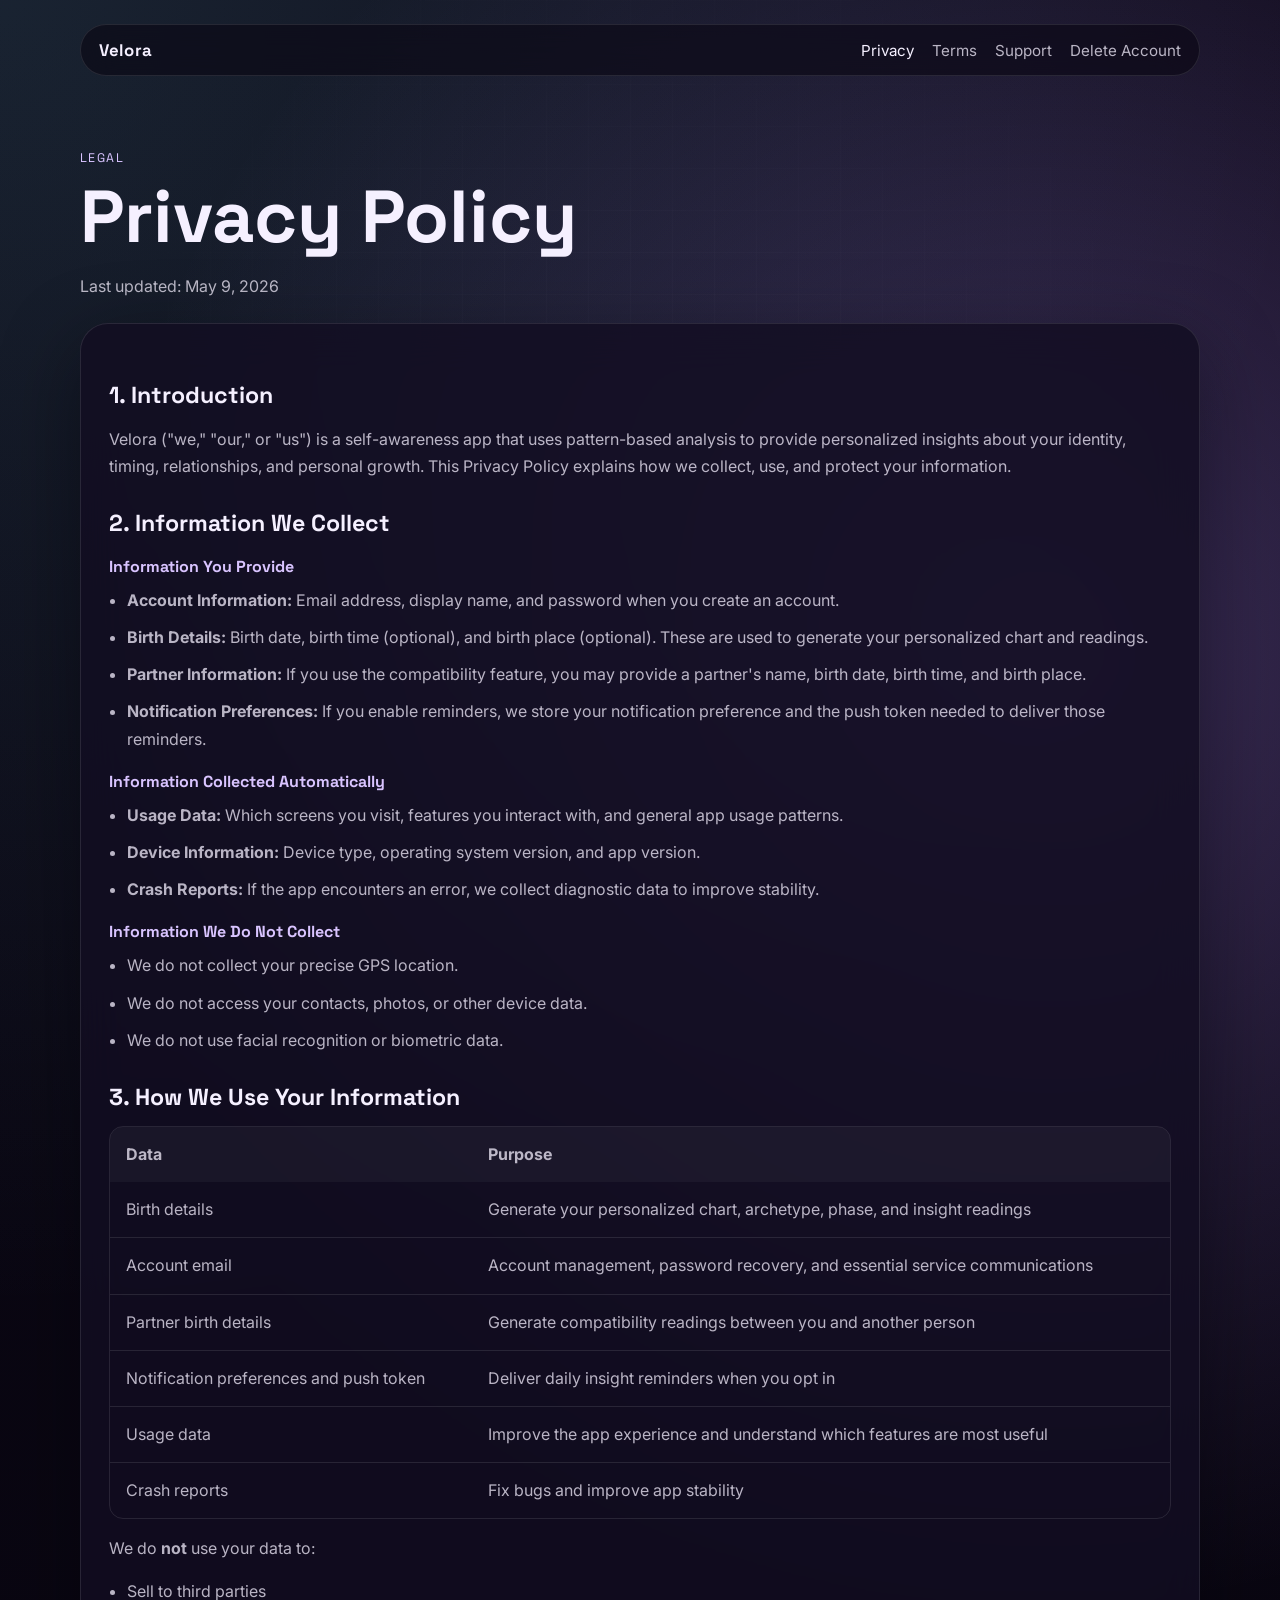
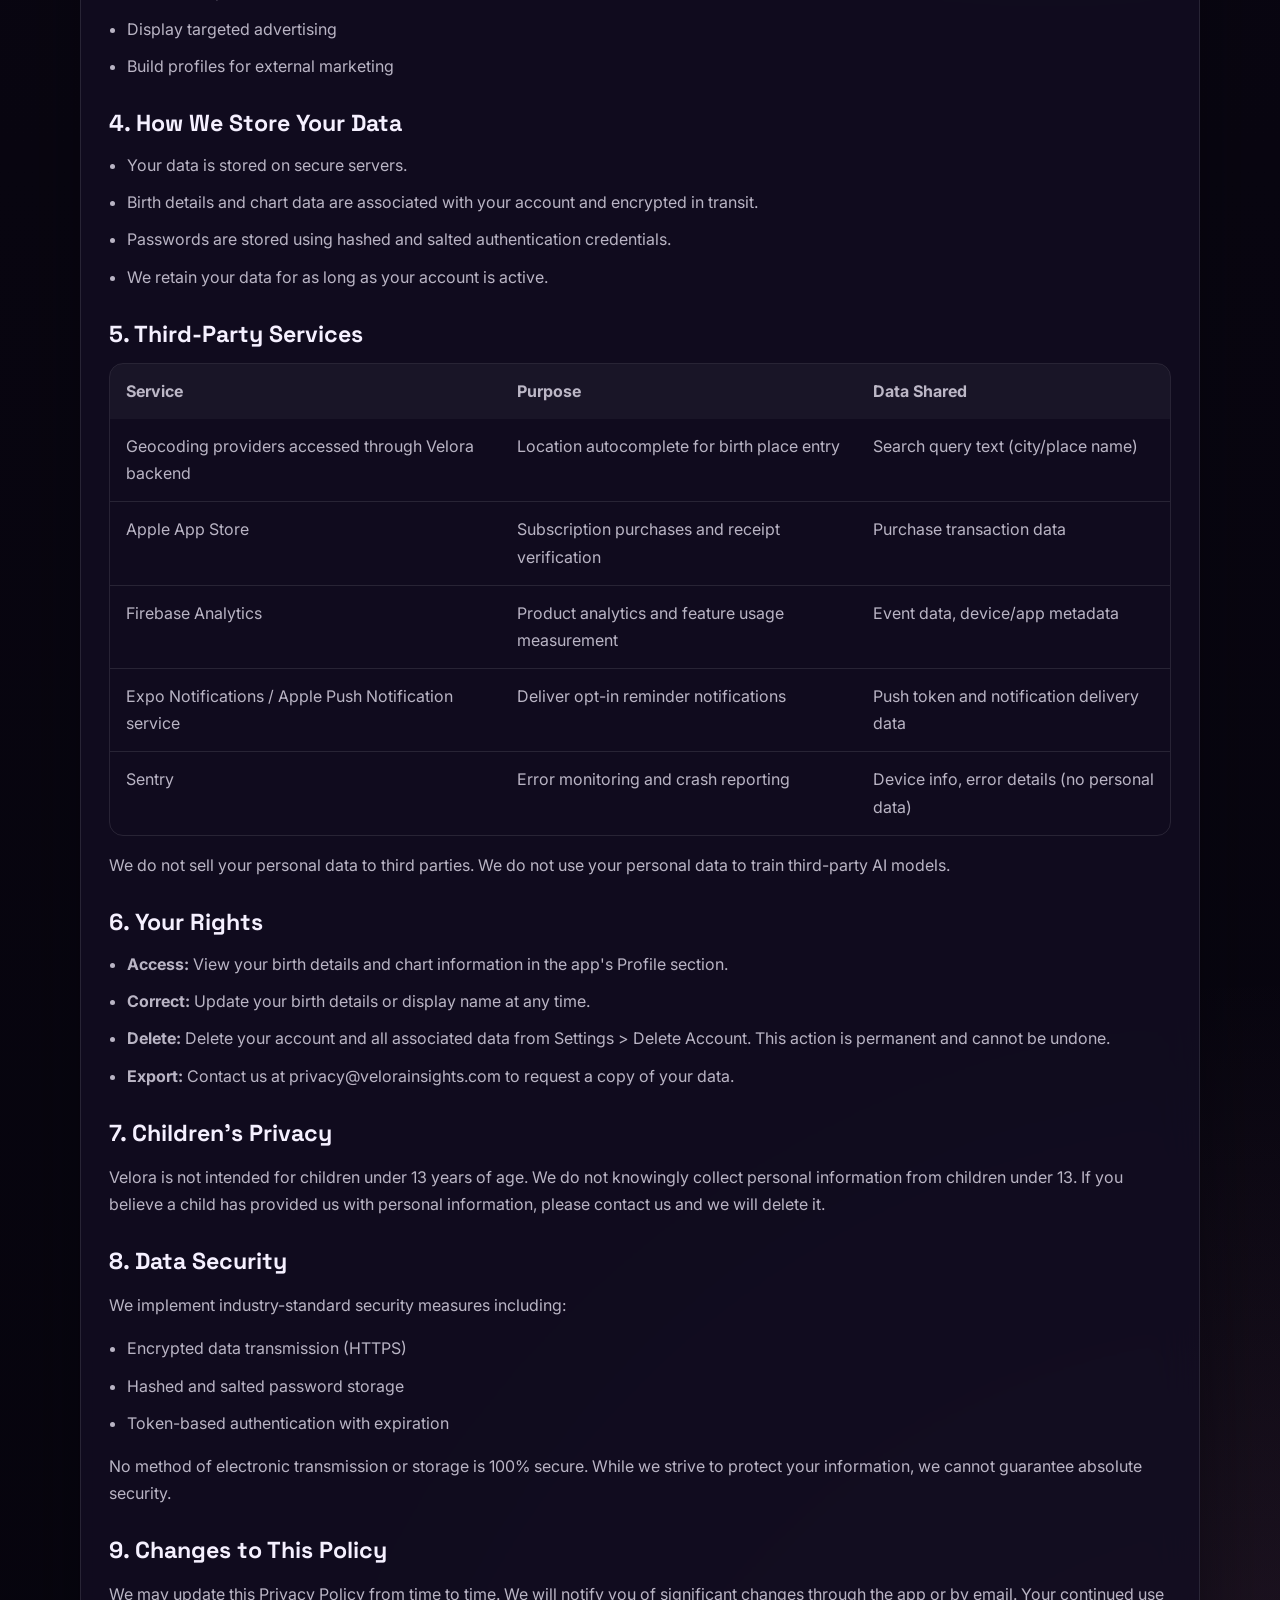
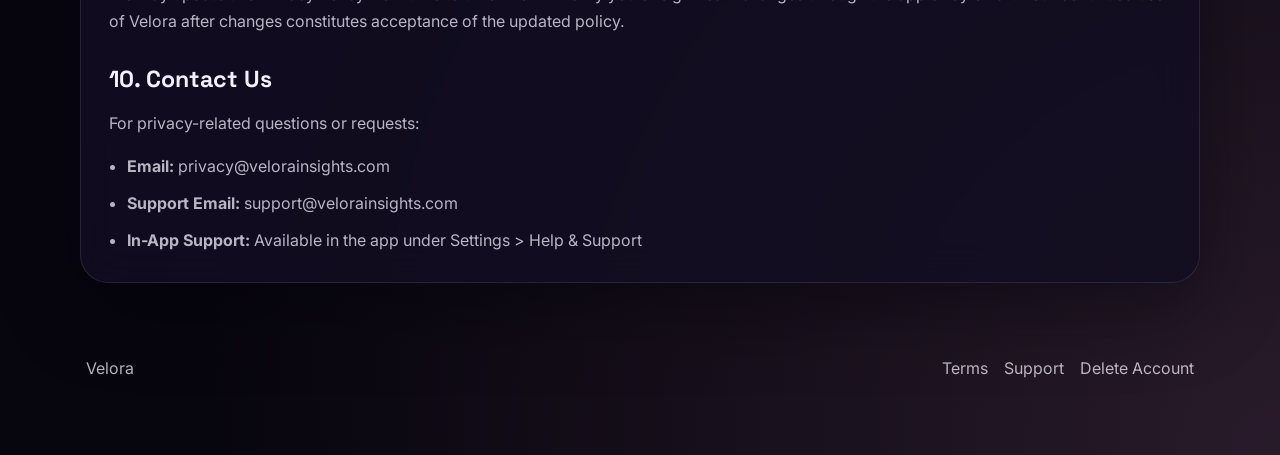
==== privacy/index.html @ 559d21d0 "Initial website deploy" ====
<!DOCTYPE html>
<html lang="en">
  <head>
    <meta charset="UTF-8" />
    <meta name="viewport" content="width=device-width, initial-scale=1.0" />
    <title>Velora Privacy Policy</title>
    <meta
      name="description"
      content="Velora privacy policy covering data collection, storage, notifications, analytics, and your rights."
    />
    <link rel="preconnect" href="https://fonts.googleapis.com" />
    <link rel="preconnect" href="https://fonts.gstatic.com" crossorigin />
    <link
      href="https://fonts.googleapis.com/css2?family=Inter:wght@400;500;600;700&family=Space+Grotesk:wght@500;600;700&display=swap"
      rel="stylesheet"
    />
    <link rel="stylesheet" href="/styles.css" />
  </head>
  <body>
    <div class="site-shell">
      <header class="topbar">
        <a class="brand" href="/">Velora</a>
        <nav class="nav">
          <a href="/privacy/" aria-current="page">Privacy</a>
          <a href="/terms/">Terms</a>
          <a href="/support/">Support</a>
          <a href="/delete-account/">Delete Account</a>
        </nav>
      </header>

      <main class="page-layout">
        <section class="page-hero">
          <p class="eyebrow">Legal</p>
          <h1>Privacy Policy</h1>
          <p class="lede">Last updated: May 9, 2026</p>
        </section>

        <article class="legal-card">
          <h2>1. Introduction</h2>
          <p>
            Velora ("we," "our," or "us") is a self-awareness app that uses pattern-based analysis
            to provide personalized insights about your identity, timing, relationships, and
            personal growth. This Privacy Policy explains how we collect, use, and protect your
            information.
          </p>

          <h2>2. Information We Collect</h2>
          <h3>Information You Provide</h3>
          <ul>
            <li>
              <strong>Account Information:</strong> Email address, display name, and password when
              you create an account.
            </li>
            <li>
              <strong>Birth Details:</strong> Birth date, birth time (optional), and birth place
              (optional). These are used to generate your personalized chart and readings.
            </li>
            <li>
              <strong>Partner Information:</strong> If you use the compatibility feature, you may
              provide a partner's name, birth date, birth time, and birth place.
            </li>
            <li>
              <strong>Notification Preferences:</strong> If you enable reminders, we store your
              notification preference and the push token needed to deliver those reminders.
            </li>
          </ul>

          <h3>Information Collected Automatically</h3>
          <ul>
            <li><strong>Usage Data:</strong> Which screens you visit, features you interact with, and general app usage patterns.</li>
            <li><strong>Device Information:</strong> Device type, operating system version, and app version.</li>
            <li><strong>Crash Reports:</strong> If the app encounters an error, we collect diagnostic data to improve stability.</li>
          </ul>

          <h3>Information We Do Not Collect</h3>
          <ul>
            <li>We do not collect your precise GPS location.</li>
            <li>We do not access your contacts, photos, or other device data.</li>
            <li>We do not use facial recognition or biometric data.</li>
          </ul>

          <h2>3. How We Use Your Information</h2>
          <div class="table-wrap">
            <table>
              <thead>
                <tr>
                  <th>Data</th>
                  <th>Purpose</th>
                </tr>
              </thead>
              <tbody>
                <tr>
                  <td>Birth details</td>
                  <td>Generate your personalized chart, archetype, phase, and insight readings</td>
                </tr>
                <tr>
                  <td>Account email</td>
                  <td>Account management, password recovery, and essential service communications</td>
                </tr>
                <tr>
                  <td>Partner birth details</td>
                  <td>Generate compatibility readings between you and another person</td>
                </tr>
                <tr>
                  <td>Notification preferences and push token</td>
                  <td>Deliver daily insight reminders when you opt in</td>
                </tr>
                <tr>
                  <td>Usage data</td>
                  <td>Improve the app experience and understand which features are most useful</td>
                </tr>
                <tr>
                  <td>Crash reports</td>
                  <td>Fix bugs and improve app stability</td>
                </tr>
              </tbody>
            </table>
          </div>

          <p>We do <strong>not</strong> use your data to:</p>
          <ul>
            <li>Sell to third parties</li>
            <li>Display targeted advertising</li>
            <li>Build profiles for external marketing</li>
          </ul>

          <h2>4. How We Store Your Data</h2>
          <ul>
            <li>Your data is stored on secure servers.</li>
            <li>Birth details and chart data are associated with your account and encrypted in transit.</li>
            <li>Passwords are stored using hashed and salted authentication credentials.</li>
            <li>We retain your data for as long as your account is active.</li>
          </ul>

          <h2>5. Third-Party Services</h2>
          <div class="table-wrap">
            <table>
              <thead>
                <tr>
                  <th>Service</th>
                  <th>Purpose</th>
                  <th>Data Shared</th>
                </tr>
              </thead>
              <tbody>
                <tr>
                  <td>Geocoding providers accessed through Velora backend</td>
                  <td>Location autocomplete for birth place entry</td>
                  <td>Search query text (city/place name)</td>
                </tr>
                <tr>
                  <td>Apple App Store</td>
                  <td>Subscription purchases and receipt verification</td>
                  <td>Purchase transaction data</td>
                </tr>
                <tr>
                  <td>Firebase Analytics</td>
                  <td>Product analytics and feature usage measurement</td>
                  <td>Event data, device/app metadata</td>
                </tr>
                <tr>
                  <td>Expo Notifications / Apple Push Notification service</td>
                  <td>Deliver opt-in reminder notifications</td>
                  <td>Push token and notification delivery data</td>
                </tr>
                <tr>
                  <td>Sentry</td>
                  <td>Error monitoring and crash reporting</td>
                  <td>Device info, error details (no personal data)</td>
                </tr>
              </tbody>
            </table>
          </div>

          <p>
            We do not sell your personal data to third parties. We do not use your personal data to
            train third-party AI models.
          </p>

          <h2>6. Your Rights</h2>
          <ul>
            <li><strong>Access:</strong> View your birth details and chart information in the app's Profile section.</li>
            <li><strong>Correct:</strong> Update your birth details or display name at any time.</li>
            <li><strong>Delete:</strong> Delete your account and all associated data from Settings &gt; Delete Account. This action is permanent and cannot be undone.</li>
            <li><strong>Export:</strong> Contact us at <a href="mailto:privacy@velorainsights.com">privacy@velorainsights.com</a> to request a copy of your data.</li>
          </ul>

          <h2>7. Children's Privacy</h2>
          <p>
            Velora is not intended for children under 13 years of age. We do not knowingly collect
            personal information from children under 13. If you believe a child has provided us with
            personal information, please contact us and we will delete it.
          </p>

          <h2>8. Data Security</h2>
          <p>We implement industry-standard security measures including:</p>
          <ul>
            <li>Encrypted data transmission (HTTPS)</li>
            <li>Hashed and salted password storage</li>
            <li>Token-based authentication with expiration</li>
          </ul>
          <p>
            No method of electronic transmission or storage is 100% secure. While we strive to
            protect your information, we cannot guarantee absolute security.
          </p>

          <h2>9. Changes to This Policy</h2>
          <p>
            We may update this Privacy Policy from time to time. We will notify you of significant
            changes through the app or by email. Your continued use of Velora after changes
            constitutes acceptance of the updated policy.
          </p>

          <h2>10. Contact Us</h2>
          <p>For privacy-related questions or requests:</p>
          <ul>
            <li><strong>Email:</strong> <a href="mailto:privacy@velorainsights.com">privacy@velorainsights.com</a></li>
            <li><strong>Support Email:</strong> <a href="mailto:support@velorainsights.com">support@velorainsights.com</a></li>
            <li><strong>In-App Support:</strong> Available in the app under Settings &gt; Help &amp; Support</li>
          </ul>
        </article>
      </main>

      <footer class="footer">
        <p>Velora</p>
        <p class="footer-links">
          <a href="/terms/">Terms</a>
          <a href="/support/">Support</a>
          <a href="/delete-account/">Delete Account</a>
        </p>
      </footer>
    </div>
  </body>
</html>
---- styles.css ----
:root {
  --bg: #090611;
  --bg-elevated: rgba(19, 14, 34, 0.84);
  --bg-soft: rgba(255, 255, 255, 0.04);
  --line: rgba(255, 255, 255, 0.1);
  --line-strong: rgba(255, 255, 255, 0.18);
  --text: #f5f0ff;
  --text-soft: rgba(245, 240, 255, 0.74);
  --text-muted: rgba(245, 240, 255, 0.52);
  --accent: #b48cff;
  --accent-strong: #d9c4ff;
  --accent-deep: #1c1430;
  --cyan: #78e6f7;
  --rose: #f39dd4;
  --shadow: 0 24px 80px rgba(2, 0, 10, 0.42);
  --radius-xl: 28px;
  --radius-lg: 20px;
  --radius-md: 14px;
  --container: 1120px;
}

* {
  box-sizing: border-box;
}

html {
  scroll-behavior: smooth;
}

body {
  margin: 0;
  min-height: 100vh;
  font-family: "Inter", sans-serif;
  color: var(--text);
  background:
    radial-gradient(circle at top left, rgba(120, 230, 247, 0.12), transparent 34%),
    radial-gradient(circle at 82% 18%, rgba(180, 140, 255, 0.28), transparent 30%),
    radial-gradient(circle at bottom right, rgba(243, 157, 212, 0.14), transparent 28%),
    linear-gradient(180deg, #0c0816 0%, var(--bg) 48%, #07050e 100%);
}

body::before {
  content: "";
  position: fixed;
  inset: 0;
  pointer-events: none;
  background-image:
    linear-gradient(rgba(255, 255, 255, 0.025) 1px, transparent 1px),
    linear-gradient(90deg, rgba(255, 255, 255, 0.025) 1px, transparent 1px);
  background-size: 42px 42px;
  mask-image: radial-gradient(circle at center, rgba(0, 0, 0, 0.9), transparent 88%);
}

a {
  color: inherit;
  text-decoration: none;
}

.site-shell {
  width: min(calc(100% - 32px), var(--container));
  margin: 0 auto;
  padding: 24px 0 56px;
}

.centered-shell {
  min-height: 100vh;
  display: grid;
  place-items: center;
}

.topbar {
  display: flex;
  align-items: center;
  justify-content: space-between;
  gap: 20px;
  padding: 14px 18px;
  background: rgba(11, 8, 20, 0.62);
  border: 1px solid var(--line);
  border-radius: 999px;
  backdrop-filter: blur(18px);
  position: sticky;
  top: 16px;
  z-index: 10;
}

.brand {
  font-family: "Space Grotesk", sans-serif;
  font-size: 1.05rem;
  font-weight: 700;
  letter-spacing: 0.04em;
}

.nav {
  display: flex;
  flex-wrap: wrap;
  gap: 18px;
}

.nav a {
  color: var(--text-soft);
  font-size: 0.95rem;
}

.nav a[aria-current="page"],
.nav a:hover {
  color: var(--text);
}

.hero,
.page-layout {
  padding-top: 72px;
}

.hero {
  display: grid;
  grid-template-columns: minmax(0, 1.2fr) minmax(280px, 0.8fr);
  gap: 28px;
  align-items: stretch;
}

.hero-copy,
.hero-card,
.legal-card,
.info-card,
.not-found-card {
  background: var(--bg-elevated);
  border: 1px solid var(--line);
  border-radius: var(--radius-xl);
  box-shadow: var(--shadow);
  backdrop-filter: blur(22px);
}

.hero-copy {
  padding: 38px;
}

.hero-card {
  padding: 28px;
  position: relative;
  overflow: hidden;
}

.hero-card::after {
  content: "";
  position: absolute;
  inset: auto -10% -25% 30%;
  height: 180px;
  background: radial-gradient(circle, rgba(180, 140, 255, 0.38), transparent 68%);
}

.eyebrow,
.card-kicker,
.card-label {
  font-family: "Space Grotesk", sans-serif;
  letter-spacing: 0.12em;
  text-transform: uppercase;
  font-size: 0.78rem;
  color: var(--accent-strong);
  margin: 0 0 12px;
}

h1,
h2,
h3 {
  font-family: "Space Grotesk", sans-serif;
  margin: 0;
}

h1 {
  font-size: clamp(2.65rem, 6vw, 4.6rem);
  line-height: 0.98;
  max-width: 10ch;
}

.page-hero h1 {
  max-width: none;
}

h2 {
  font-size: 1.45rem;
  margin-top: 28px;
  margin-bottom: 14px;
}

h3 {
  font-size: 1rem;
  margin-top: 18px;
  margin-bottom: 10px;
  color: var(--accent-strong);
}

.lede,
p,
li,
td,
th {
  color: var(--text-soft);
  font-size: 1rem;
  line-height: 1.7;
}

.lede {
  max-width: 58ch;
  margin-top: 20px;
}

.hero-actions {
  display: flex;
  flex-wrap: wrap;
  gap: 14px;
  margin-top: 28px;
}

.button {
  display: inline-flex;
  align-items: center;
  justify-content: center;
  min-height: 48px;
  padding: 0 18px;
  border-radius: 999px;
  font-weight: 600;
  transition: transform 160ms ease, border-color 160ms ease, background 160ms ease;
}

.button:hover {
  transform: translateY(-1px);
}

.button-primary {
  background: linear-gradient(135deg, var(--accent), #8cb8ff);
  color: #130c22;
}

.button-secondary {
  border: 1px solid var(--line-strong);
  background: rgba(255, 255, 255, 0.03);
}

.feature-list,
.ordered-list,
.legal-card ul {
  margin: 0;
  padding-left: 1.1rem;
}

.feature-list li + li,
.ordered-list li + li,
.legal-card li + li {
  margin-top: 10px;
}

.grid-section {
  display: grid;
  grid-template-columns: repeat(2, minmax(0, 1fr));
  gap: 22px;
  margin-top: 26px;
}

.support-grid {
  margin-top: 0;
}

.info-card,
.legal-card {
  padding: 28px;
}

.info-card h2 {
  margin-top: 0;
}

.inline-link {
  color: var(--cyan);
}

.inline-link:hover {
  color: #c7f5ff;
}

.page-hero {
  margin-bottom: 22px;
}

.table-wrap {
  overflow-x: auto;
  margin: 14px 0 8px;
  border: 1px solid var(--line);
  border-radius: var(--radius-md);
}

table {
  width: 100%;
  border-collapse: collapse;
}

th,
td {
  padding: 14px 16px;
  text-align: left;
  vertical-align: top;
}

thead {
  background: rgba(255, 255, 255, 0.04);
}

tbody tr + tr td {
  border-top: 1px solid var(--line);
}

.footer {
  display: flex;
  flex-wrap: wrap;
  justify-content: space-between;
  gap: 14px;
  margin-top: 32px;
  padding: 24px 6px 0;
  color: var(--text-muted);
}

.footer-links {
  display: flex;
  flex-wrap: wrap;
  gap: 16px;
}

.not-found-card {
  width: min(680px, calc(100% - 32px));
  padding: 38px;
  text-align: center;
}

@media (max-width: 900px) {
  .topbar {
    border-radius: 26px;
    align-items: flex-start;
    flex-direction: column;
  }

  .hero,
  .grid-section {
    grid-template-columns: 1fr;
  }

  h1 {
    max-width: none;
    font-size: clamp(2.2rem, 10vw, 3.4rem);
  }
}

@media (max-width: 640px) {
  .site-shell {
    width: min(calc(100% - 20px), var(--container));
    padding-top: 14px;
  }

  .hero-copy,
  .hero-card,
  .info-card,
  .legal-card,
  .not-found-card {
    padding: 22px;
    border-radius: 22px;
  }

  .hero,
  .page-layout {
    padding-top: 46px;
  }

  .nav {
    gap: 12px;
  }

  .hero-actions {
    flex-direction: column;
  }

  .button {
    width: 100%;
  }
}
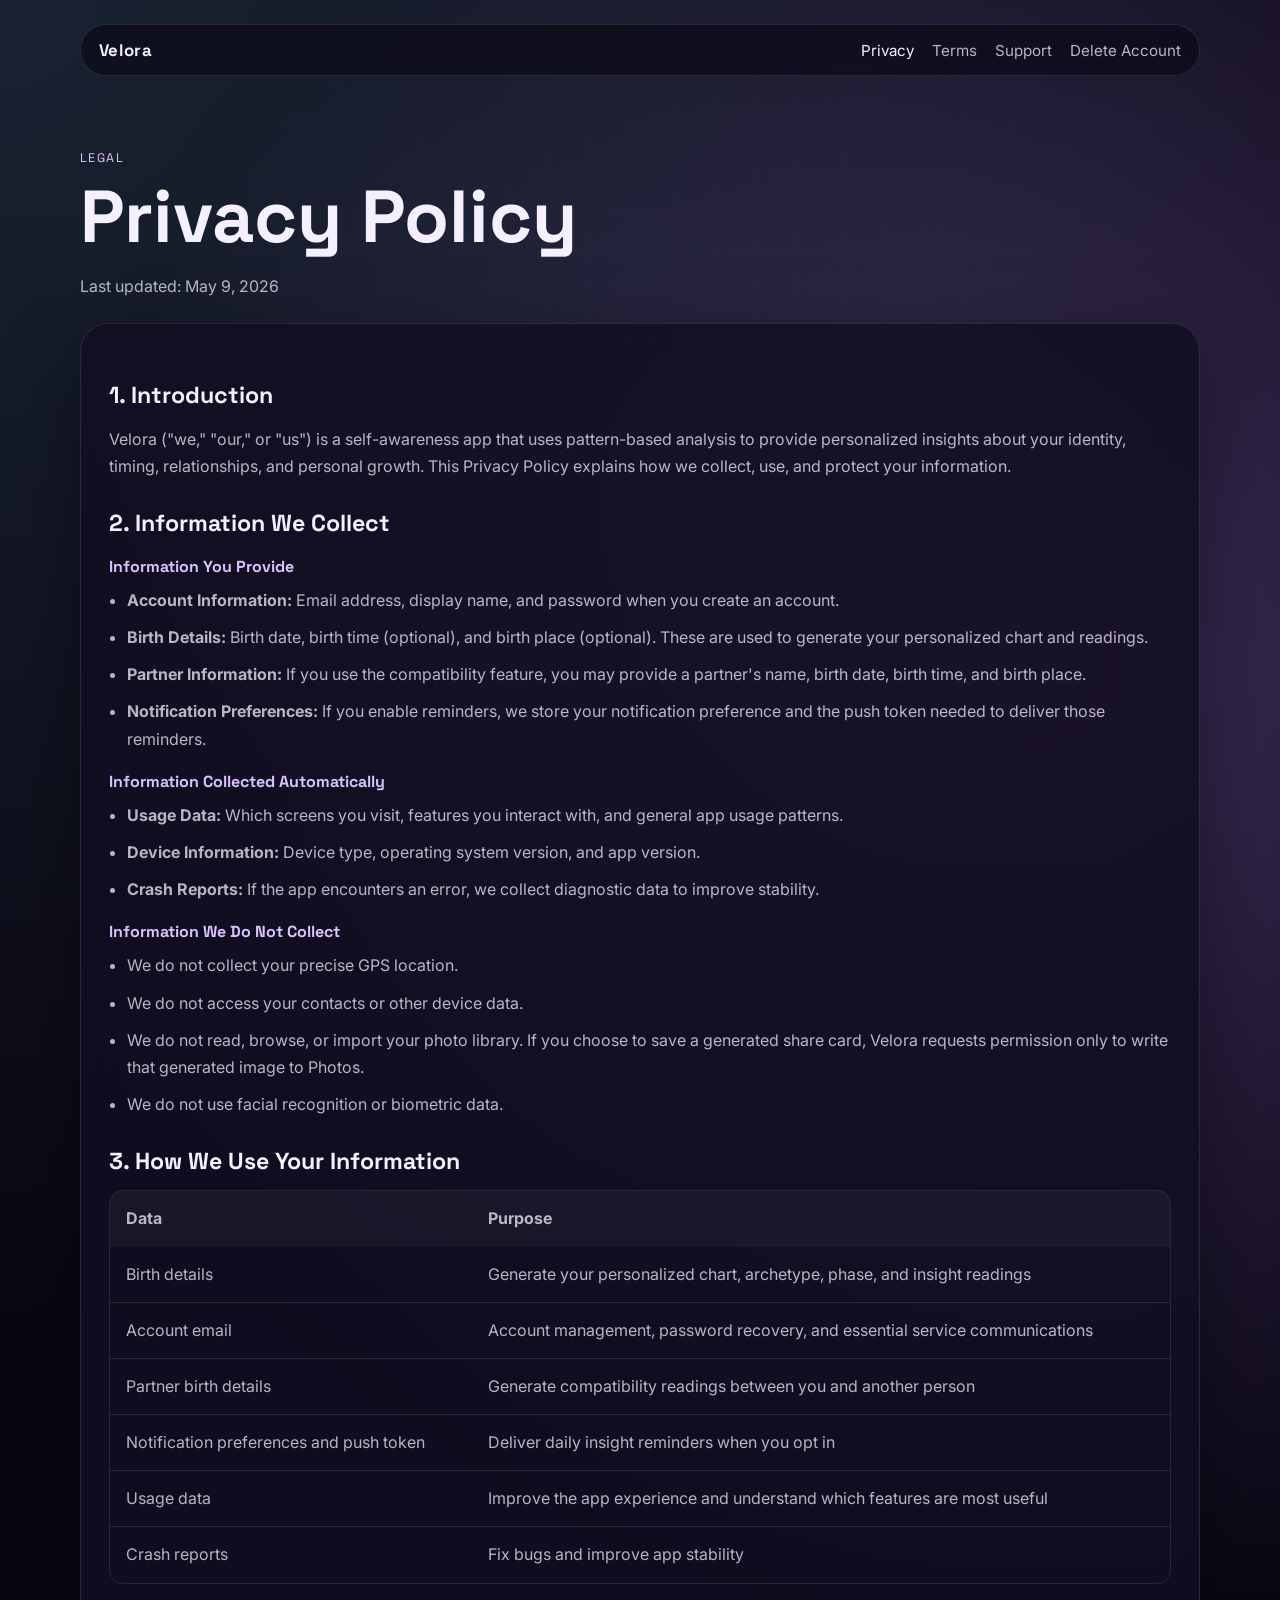
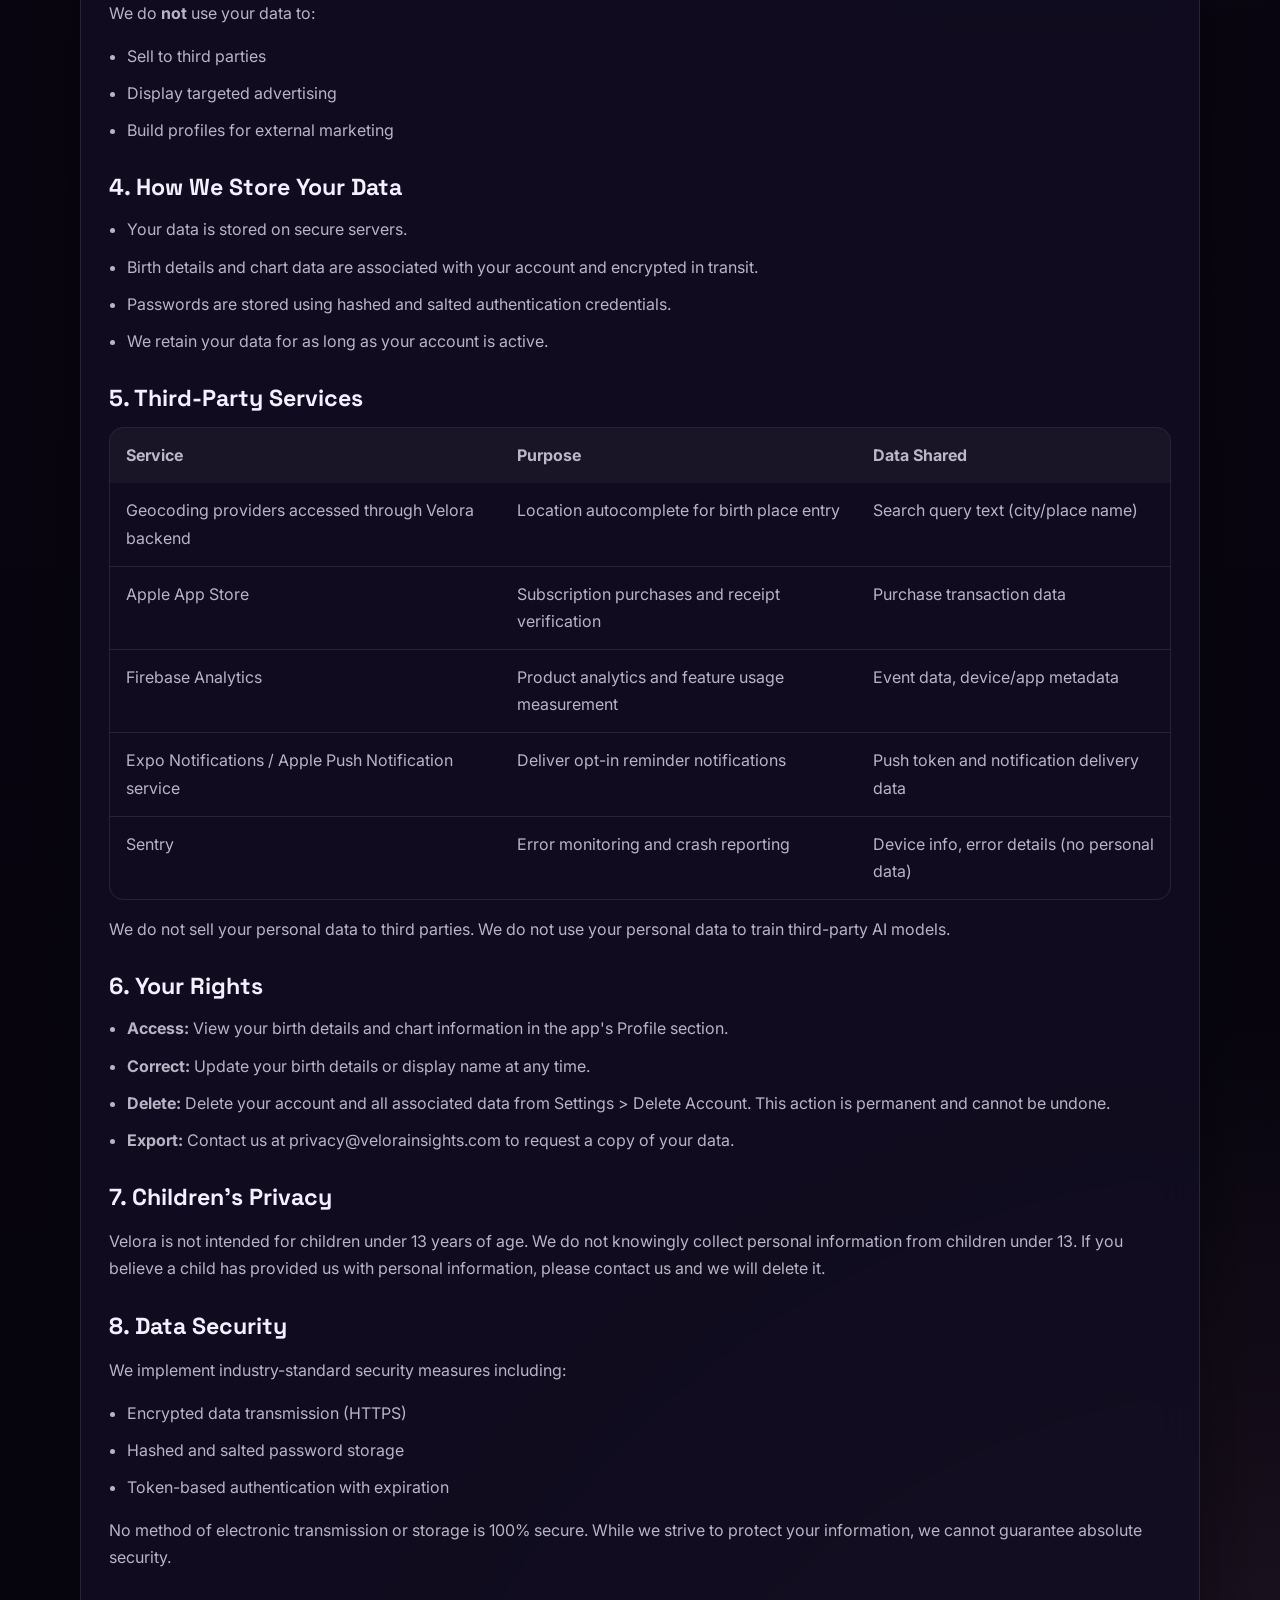
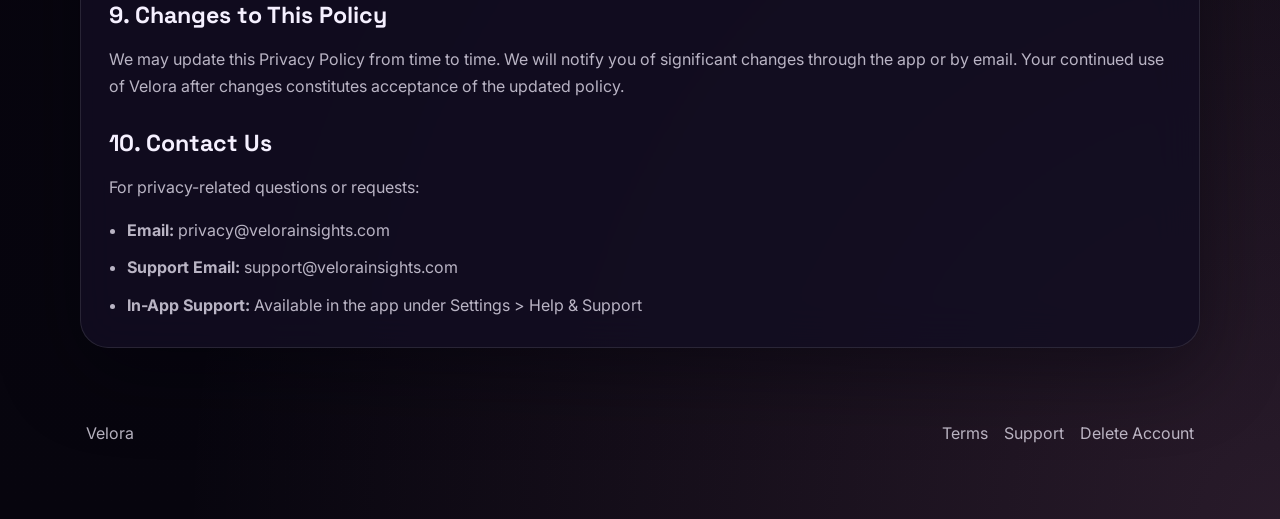
==== commit e8d7d647: "Sync privacy: write-only Photos wording (from velora 8bf6707)" ====
--- a/privacy/index.html
+++ b/privacy/index.html
@@ -75,7 +75,12 @@
           <h3>Information We Do Not Collect</h3>
           <ul>
             <li>We do not collect your precise GPS location.</li>
-            <li>We do not access your contacts, photos, or other device data.</li>
+            <li>We do not access your contacts or other device data.</li>
+            <li>
+              We do not read, browse, or import your photo library. If you choose to save a
+              generated share card, Velora requests permission only to write that generated image to
+              Photos.
+            </li>
             <li>We do not use facial recognition or biometric data.</li>
           </ul>
 
